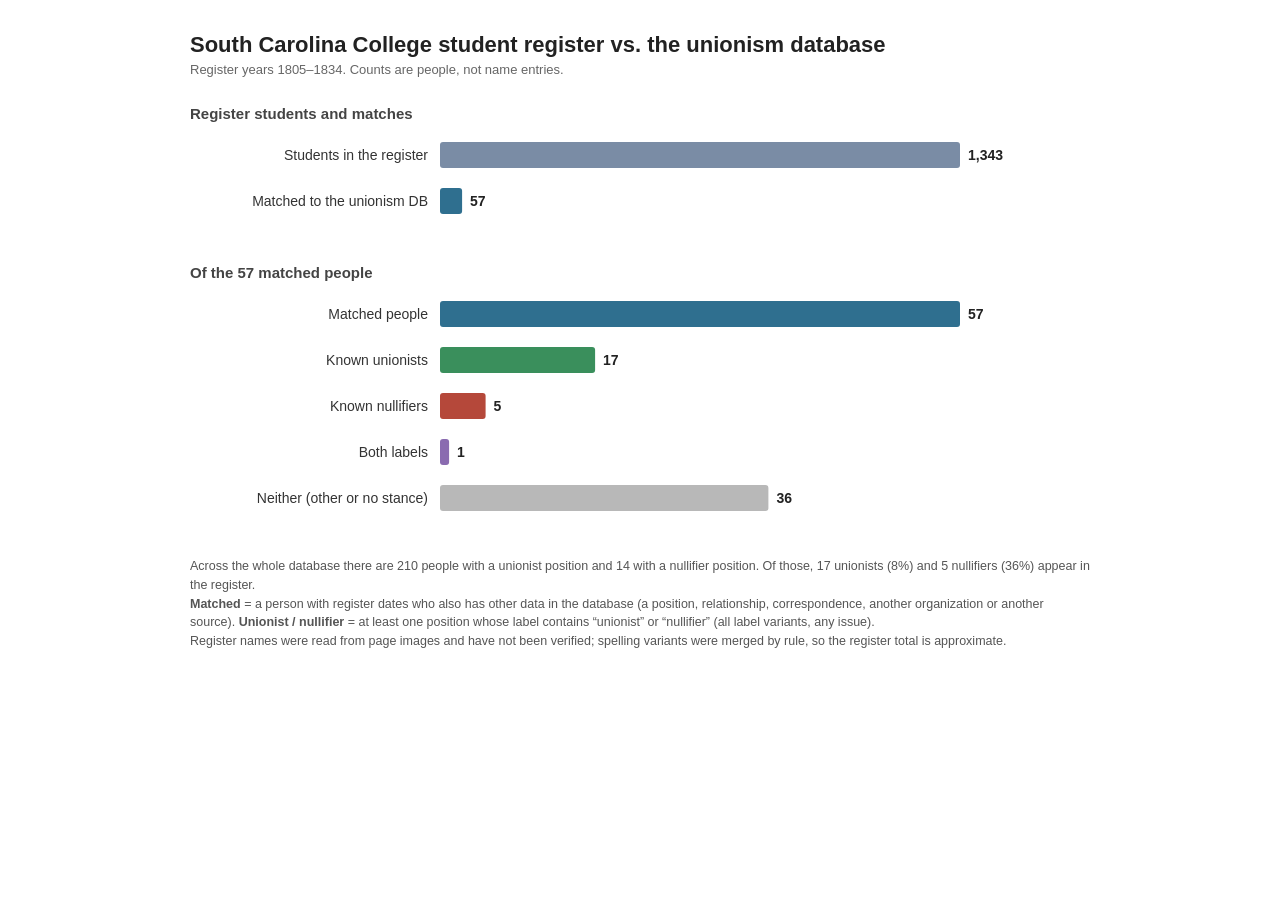
==== data/scc_register_summary.html @ 7e4bfd44 "Created visualization of matches between SCC register and Unionism db with % of Unionists/Nullifiers" ====
<!DOCTYPE html>
<html lang="en"><head><meta charset="utf-8">
<title>SCC register vs. unionism DB</title>
<style>
 body { font-family: -apple-system, Helvetica, Arial, sans-serif; margin: 32px auto; max-width: 900px; color: #222; }
 h1 { font-size: 22px; margin-bottom: 4px; }
 h2 { font-size: 15px; margin: 28px 0 0; color: #444; }
 .sub { color: #666; font-size: 13px; margin-bottom: 8px; }
 .lbl { font-size: 14px; fill: #333; }
 .val { font-size: 14px; font-weight: 600; fill: #222; }
 .note { font-size: 12.5px; color: #555; line-height: 1.5; margin-top: 22px; }
</style></head><body>
<h1>South Carolina College student register vs. the unionism database</h1>
<div class="sub">Register years 1805&ndash;1834. Counts are people, not name entries.</div>

<h2>Register students and matches</h2>
<svg viewBox="0 0 900 110" width="100%"><text x="238" y="38" text-anchor="end" class="lbl">Students in the register</text>
<rect x="250" y="20" width="520.0" height="26" rx="3" fill="#7a8ca5"/>
<text x="778.0" y="38" class="val">1,343</text>
<text x="238" y="84" text-anchor="end" class="lbl">Matched to the unionism DB</text>
<rect x="250" y="66" width="22.1" height="26" rx="3" fill="#2f6f8f"/>
<text x="280.06999255398364" y="84" class="val">57</text></svg>

<h2>Of the 57 matched people</h2>
<svg viewBox="0 0 900 250" width="100%"><text x="238" y="38" text-anchor="end" class="lbl">Matched people</text>
<rect x="250" y="20" width="520.0" height="26" rx="3" fill="#2f6f8f"/>
<text x="778.0" y="38" class="val">57</text>
<text x="238" y="84" text-anchor="end" class="lbl">Known unionists</text>
<rect x="250" y="66" width="155.1" height="26" rx="3" fill="#3a8f5c"/>
<text x="413.0877192982456" y="84" class="val">17</text>
<text x="238" y="130" text-anchor="end" class="lbl">Known nullifiers</text>
<rect x="250" y="112" width="45.6" height="26" rx="3" fill="#b5483a"/>
<text x="303.6140350877193" y="130" class="val">5</text>
<text x="238" y="176" text-anchor="end" class="lbl">Both labels</text>
<rect x="250" y="158" width="9.1" height="26" rx="3" fill="#8a6bb0"/>
<text x="267.12280701754383" y="176" class="val">1</text>
<text x="238" y="222" text-anchor="end" class="lbl">Neither (other or no stance)</text>
<rect x="250" y="204" width="328.4" height="26" rx="3" fill="#b8b8b8"/>
<text x="586.421052631579" y="222" class="val">36</text></svg>

<p class="note">
 Across the whole database there are 210 people with a unionist position and 14 with a nullifier position.
 Of those, 17 unionists (8%) and 5 nullifiers (36%) appear in the register.<br>
 <b>Matched</b> = a person with register dates who also has other data in the database (a position, relationship,
 correspondence, another organization or another source). <b>Unionist / nullifier</b> = at least one position whose
 label contains &ldquo;unionist&rdquo; or &ldquo;nullifier&rdquo; (all label variants, any issue).<br>
 Register names were read from page images and have not been verified; spelling variants were merged by rule, so
 the register total is approximate.
</p>
</body></html>
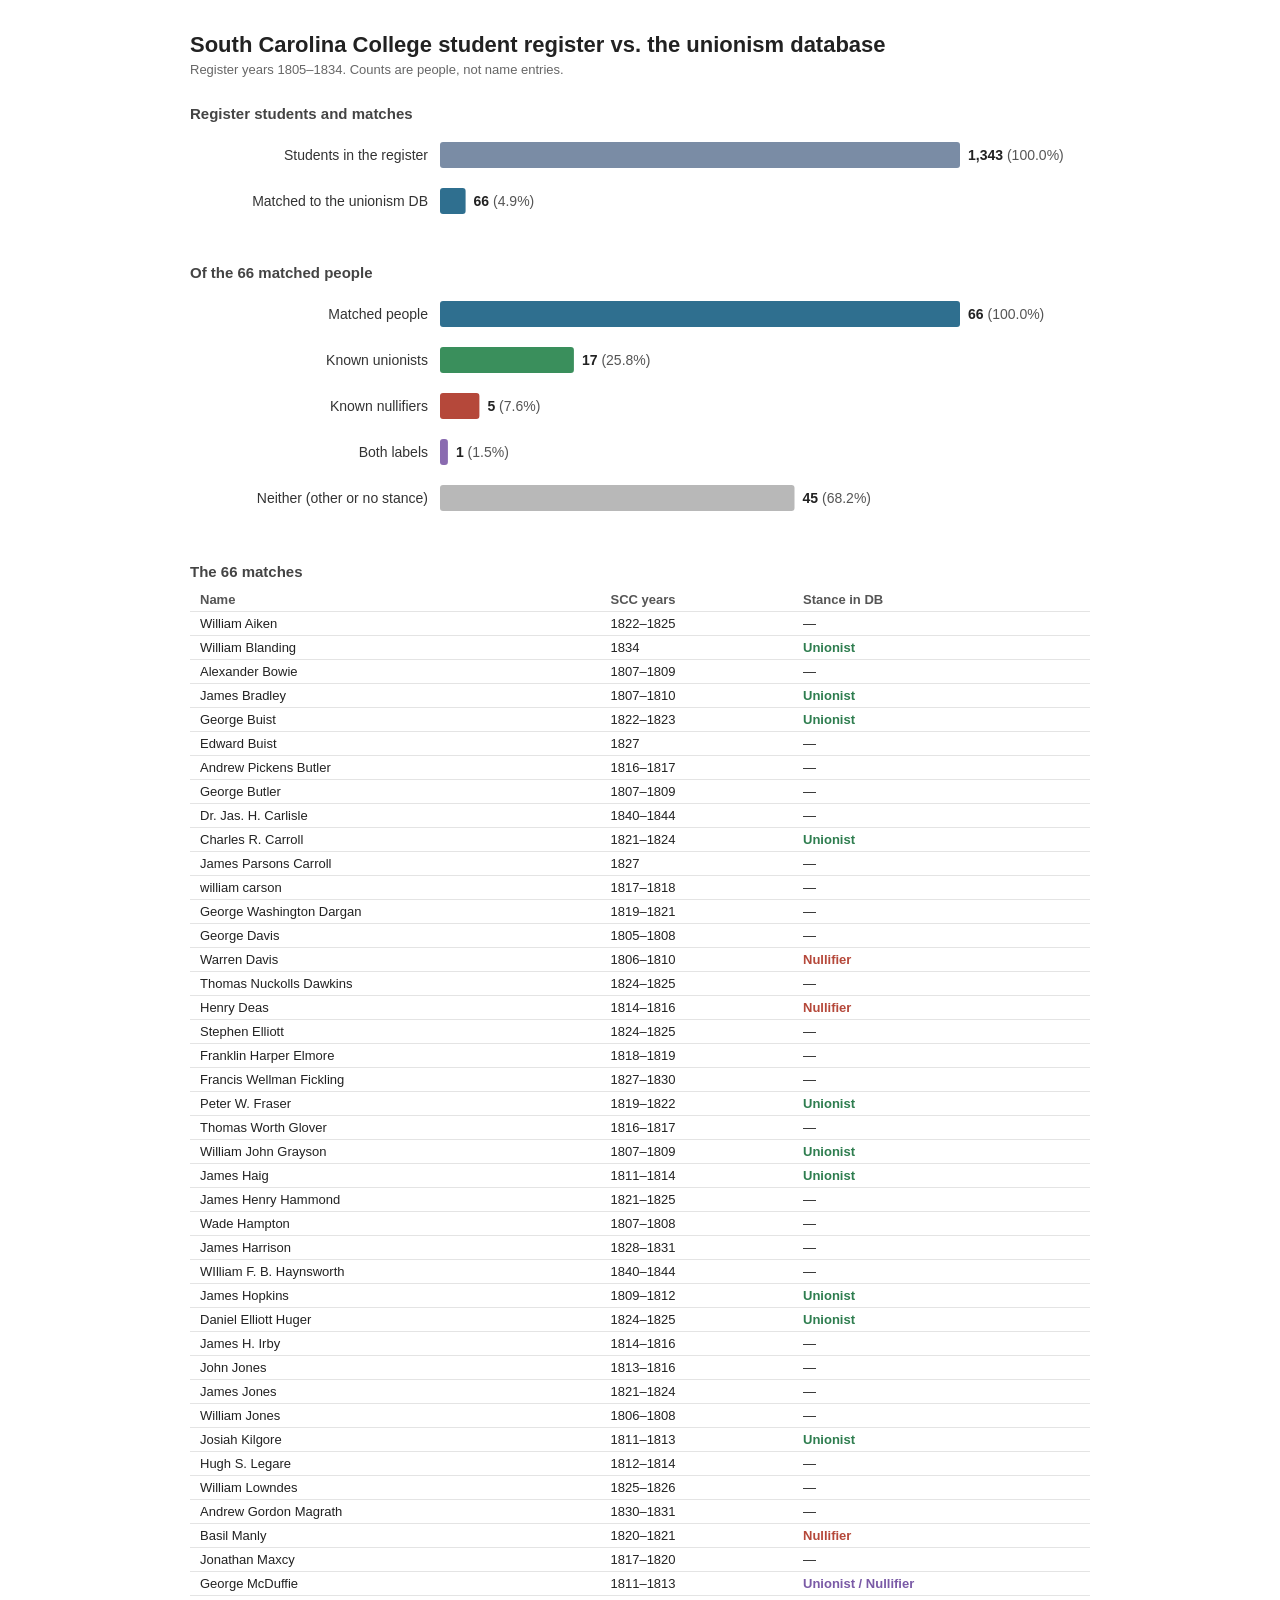
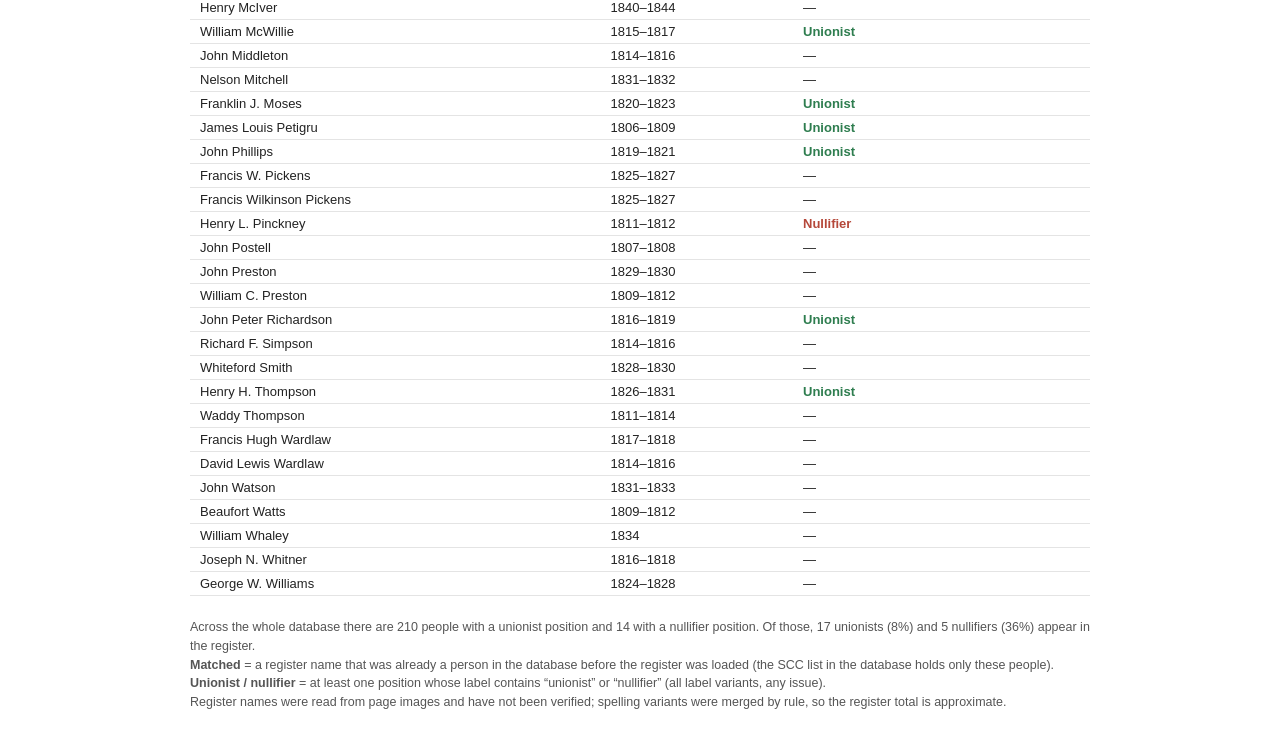
==== commit ad7b0c1f: "Huger network visualization created as test case for other nodes." ====
--- a/data/scc_register_summary.html
+++ b/data/scc_register_summary.html
@@ -8,6 +8,13 @@
  .sub { color: #666; font-size: 13px; margin-bottom: 8px; }
  .lbl { font-size: 14px; fill: #333; }
  .val { font-size: 14px; font-weight: 600; fill: #222; }
+ .pct { font-weight: 400; fill: #555; }
+ table { border-collapse: collapse; font-size: 13px; width: 100%; margin-top: 8px; }
+ th, td { text-align: left; padding: 4px 10px; border-bottom: 1px solid #e4e4e4; }
+ th { color: #555; font-weight: 600; }
+ tr.unionist td:last-child { color: #2e7d4f; font-weight: 600; }
+ tr.nullifier td:last-child { color: #b5483a; font-weight: 600; }
+ tr.both td:last-child { color: #7a5aa6; font-weight: 600; }
  .note { font-size: 12.5px; color: #555; line-height: 1.5; margin-top: 22px; }
 </style></head><body>
 <h1>South Carolina College student register vs. the unionism database</h1>
@@ -16,33 +23,104 @@
 <h2>Register students and matches</h2>
 <svg viewBox="0 0 900 110" width="100%"><text x="238" y="38" text-anchor="end" class="lbl">Students in the register</text>
 <rect x="250" y="20" width="520.0" height="26" rx="3" fill="#7a8ca5"/>
-<text x="778.0" y="38" class="val">1,343</text>
+<text x="778.0" y="38" class="val">1,343 <tspan class="pct">(100.0%)</tspan></text>
 <text x="238" y="84" text-anchor="end" class="lbl">Matched to the unionism DB</text>
-<rect x="250" y="66" width="22.1" height="26" rx="3" fill="#2f6f8f"/>
-<text x="280.06999255398364" y="84" class="val">57</text></svg>
+<rect x="250" y="66" width="25.6" height="26" rx="3" fill="#2f6f8f"/>
+<text x="283.55472822040207" y="84" class="val">66 <tspan class="pct">(4.9%)</tspan></text></svg>
 
-<h2>Of the 57 matched people</h2>
+<h2>Of the 66 matched people</h2>
 <svg viewBox="0 0 900 250" width="100%"><text x="238" y="38" text-anchor="end" class="lbl">Matched people</text>
 <rect x="250" y="20" width="520.0" height="26" rx="3" fill="#2f6f8f"/>
-<text x="778.0" y="38" class="val">57</text>
+<text x="778.0" y="38" class="val">66 <tspan class="pct">(100.0%)</tspan></text>
 <text x="238" y="84" text-anchor="end" class="lbl">Known unionists</text>
-<rect x="250" y="66" width="155.1" height="26" rx="3" fill="#3a8f5c"/>
-<text x="413.0877192982456" y="84" class="val">17</text>
+<rect x="250" y="66" width="133.9" height="26" rx="3" fill="#3a8f5c"/>
+<text x="391.93939393939394" y="84" class="val">17 <tspan class="pct">(25.8%)</tspan></text>
 <text x="238" y="130" text-anchor="end" class="lbl">Known nullifiers</text>
-<rect x="250" y="112" width="45.6" height="26" rx="3" fill="#b5483a"/>
-<text x="303.6140350877193" y="130" class="val">5</text>
+<rect x="250" y="112" width="39.4" height="26" rx="3" fill="#b5483a"/>
+<text x="297.3939393939394" y="130" class="val">5 <tspan class="pct">(7.6%)</tspan></text>
 <text x="238" y="176" text-anchor="end" class="lbl">Both labels</text>
-<rect x="250" y="158" width="9.1" height="26" rx="3" fill="#8a6bb0"/>
-<text x="267.12280701754383" y="176" class="val">1</text>
+<rect x="250" y="158" width="7.9" height="26" rx="3" fill="#8a6bb0"/>
+<text x="265.8787878787879" y="176" class="val">1 <tspan class="pct">(1.5%)</tspan></text>
 <text x="238" y="222" text-anchor="end" class="lbl">Neither (other or no stance)</text>
-<rect x="250" y="204" width="328.4" height="26" rx="3" fill="#b8b8b8"/>
-<text x="586.421052631579" y="222" class="val">36</text></svg>
+<rect x="250" y="204" width="354.5" height="26" rx="3" fill="#b8b8b8"/>
+<text x="612.5454545454545" y="222" class="val">45 <tspan class="pct">(68.2%)</tspan></text></svg>
+
+<h2>The 66 matches</h2>
+<table>
+<tr><th>Name</th><th>SCC years</th><th>Stance in DB</th></tr>
+<tr class="none"><td>William Aiken</td><td>1822&ndash;1825</td><td>&mdash;</td></tr>
+<tr class="unionist"><td>William Blanding</td><td>1834</td><td>Unionist</td></tr>
+<tr class="none"><td>Alexander Bowie</td><td>1807&ndash;1809</td><td>&mdash;</td></tr>
+<tr class="unionist"><td>James Bradley</td><td>1807&ndash;1810</td><td>Unionist</td></tr>
+<tr class="unionist"><td>George Buist</td><td>1822&ndash;1823</td><td>Unionist</td></tr>
+<tr class="none"><td>Edward Buist</td><td>1827</td><td>&mdash;</td></tr>
+<tr class="none"><td>Andrew Pickens Butler</td><td>1816&ndash;1817</td><td>&mdash;</td></tr>
+<tr class="none"><td>George Butler</td><td>1807&ndash;1809</td><td>&mdash;</td></tr>
+<tr class="none"><td>Dr. Jas. H. Carlisle</td><td>1840&ndash;1844</td><td>&mdash;</td></tr>
+<tr class="unionist"><td>Charles R. Carroll</td><td>1821&ndash;1824</td><td>Unionist</td></tr>
+<tr class="none"><td>James Parsons Carroll</td><td>1827</td><td>&mdash;</td></tr>
+<tr class="none"><td>william carson</td><td>1817&ndash;1818</td><td>&mdash;</td></tr>
+<tr class="none"><td>George Washington Dargan</td><td>1819&ndash;1821</td><td>&mdash;</td></tr>
+<tr class="none"><td>George Davis</td><td>1805&ndash;1808</td><td>&mdash;</td></tr>
+<tr class="nullifier"><td>Warren Davis</td><td>1806&ndash;1810</td><td>Nullifier</td></tr>
+<tr class="none"><td>Thomas Nuckolls Dawkins</td><td>1824&ndash;1825</td><td>&mdash;</td></tr>
+<tr class="nullifier"><td>Henry Deas</td><td>1814&ndash;1816</td><td>Nullifier</td></tr>
+<tr class="none"><td>Stephen Elliott</td><td>1824&ndash;1825</td><td>&mdash;</td></tr>
+<tr class="none"><td>Franklin Harper Elmore</td><td>1818&ndash;1819</td><td>&mdash;</td></tr>
+<tr class="none"><td>Francis Wellman Fickling</td><td>1827&ndash;1830</td><td>&mdash;</td></tr>
+<tr class="unionist"><td>Peter W. Fraser</td><td>1819&ndash;1822</td><td>Unionist</td></tr>
+<tr class="none"><td>Thomas Worth Glover</td><td>1816&ndash;1817</td><td>&mdash;</td></tr>
+<tr class="unionist"><td>William John Grayson</td><td>1807&ndash;1809</td><td>Unionist</td></tr>
+<tr class="unionist"><td>James Haig</td><td>1811&ndash;1814</td><td>Unionist</td></tr>
+<tr class="none"><td>James Henry Hammond</td><td>1821&ndash;1825</td><td>&mdash;</td></tr>
+<tr class="none"><td>Wade Hampton</td><td>1807&ndash;1808</td><td>&mdash;</td></tr>
+<tr class="none"><td>James Harrison</td><td>1828&ndash;1831</td><td>&mdash;</td></tr>
+<tr class="none"><td>WIlliam F. B. Haynsworth</td><td>1840&ndash;1844</td><td>&mdash;</td></tr>
+<tr class="unionist"><td>James Hopkins</td><td>1809&ndash;1812</td><td>Unionist</td></tr>
+<tr class="unionist"><td>Daniel Elliott Huger</td><td>1824&ndash;1825</td><td>Unionist</td></tr>
+<tr class="none"><td>James H. Irby</td><td>1814&ndash;1816</td><td>&mdash;</td></tr>
+<tr class="none"><td>John Jones</td><td>1813&ndash;1816</td><td>&mdash;</td></tr>
+<tr class="none"><td>James Jones</td><td>1821&ndash;1824</td><td>&mdash;</td></tr>
+<tr class="none"><td>William Jones</td><td>1806&ndash;1808</td><td>&mdash;</td></tr>
+<tr class="unionist"><td>Josiah Kilgore</td><td>1811&ndash;1813</td><td>Unionist</td></tr>
+<tr class="none"><td>Hugh S. Legare</td><td>1812&ndash;1814</td><td>&mdash;</td></tr>
+<tr class="none"><td>William Lowndes</td><td>1825&ndash;1826</td><td>&mdash;</td></tr>
+<tr class="none"><td>Andrew Gordon Magrath</td><td>1830&ndash;1831</td><td>&mdash;</td></tr>
+<tr class="nullifier"><td>Basil Manly</td><td>1820&ndash;1821</td><td>Nullifier</td></tr>
+<tr class="none"><td>Jonathan Maxcy</td><td>1817&ndash;1820</td><td>&mdash;</td></tr>
+<tr class="both"><td>George McDuffie</td><td>1811&ndash;1813</td><td>Unionist / Nullifier</td></tr>
+<tr class="none"><td>Henry McIver</td><td>1840&ndash;1844</td><td>&mdash;</td></tr>
+<tr class="unionist"><td>William McWillie</td><td>1815&ndash;1817</td><td>Unionist</td></tr>
+<tr class="none"><td>John Middleton</td><td>1814&ndash;1816</td><td>&mdash;</td></tr>
+<tr class="none"><td>Nelson Mitchell</td><td>1831&ndash;1832</td><td>&mdash;</td></tr>
+<tr class="unionist"><td>Franklin J. Moses</td><td>1820&ndash;1823</td><td>Unionist</td></tr>
+<tr class="unionist"><td>James Louis Petigru</td><td>1806&ndash;1809</td><td>Unionist</td></tr>
+<tr class="unionist"><td>John Phillips</td><td>1819&ndash;1821</td><td>Unionist</td></tr>
+<tr class="none"><td>Francis W. Pickens</td><td>1825&ndash;1827</td><td>&mdash;</td></tr>
+<tr class="none"><td>Francis Wilkinson Pickens</td><td>1825&ndash;1827</td><td>&mdash;</td></tr>
+<tr class="nullifier"><td>Henry L. Pinckney</td><td>1811&ndash;1812</td><td>Nullifier</td></tr>
+<tr class="none"><td>John Postell</td><td>1807&ndash;1808</td><td>&mdash;</td></tr>
+<tr class="none"><td>John Preston</td><td>1829&ndash;1830</td><td>&mdash;</td></tr>
+<tr class="none"><td>William C. Preston</td><td>1809&ndash;1812</td><td>&mdash;</td></tr>
+<tr class="unionist"><td>John Peter Richardson</td><td>1816&ndash;1819</td><td>Unionist</td></tr>
+<tr class="none"><td>Richard F. Simpson</td><td>1814&ndash;1816</td><td>&mdash;</td></tr>
+<tr class="none"><td>Whiteford Smith</td><td>1828&ndash;1830</td><td>&mdash;</td></tr>
+<tr class="unionist"><td>Henry H. Thompson</td><td>1826&ndash;1831</td><td>Unionist</td></tr>
+<tr class="none"><td>Waddy Thompson</td><td>1811&ndash;1814</td><td>&mdash;</td></tr>
+<tr class="none"><td>Francis Hugh Wardlaw</td><td>1817&ndash;1818</td><td>&mdash;</td></tr>
+<tr class="none"><td>David Lewis Wardlaw</td><td>1814&ndash;1816</td><td>&mdash;</td></tr>
+<tr class="none"><td>John Watson</td><td>1831&ndash;1833</td><td>&mdash;</td></tr>
+<tr class="none"><td>Beaufort Watts</td><td>1809&ndash;1812</td><td>&mdash;</td></tr>
+<tr class="none"><td>William Whaley</td><td>1834</td><td>&mdash;</td></tr>
+<tr class="none"><td>Joseph N. Whitner</td><td>1816&ndash;1818</td><td>&mdash;</td></tr>
+<tr class="none"><td>George W. Williams</td><td>1824&ndash;1828</td><td>&mdash;</td></tr>
+</table>
 
 <p class="note">
  Across the whole database there are 210 people with a unionist position and 14 with a nullifier position.
  Of those, 17 unionists (8%) and 5 nullifiers (36%) appear in the register.<br>
- <b>Matched</b> = a person with register dates who also has other data in the database (a position, relationship,
- correspondence, another organization or another source). <b>Unionist / nullifier</b> = at least one position whose
+ <b>Matched</b> = a register name that was already a person in the database before the register was loaded
+ (the SCC list in the database holds only these people). <b>Unionist / nullifier</b> = at least one position whose
  label contains &ldquo;unionist&rdquo; or &ldquo;nullifier&rdquo; (all label variants, any issue).<br>
  Register names were read from page images and have not been verified; spelling variants were merged by rule, so
  the register total is approximate.
